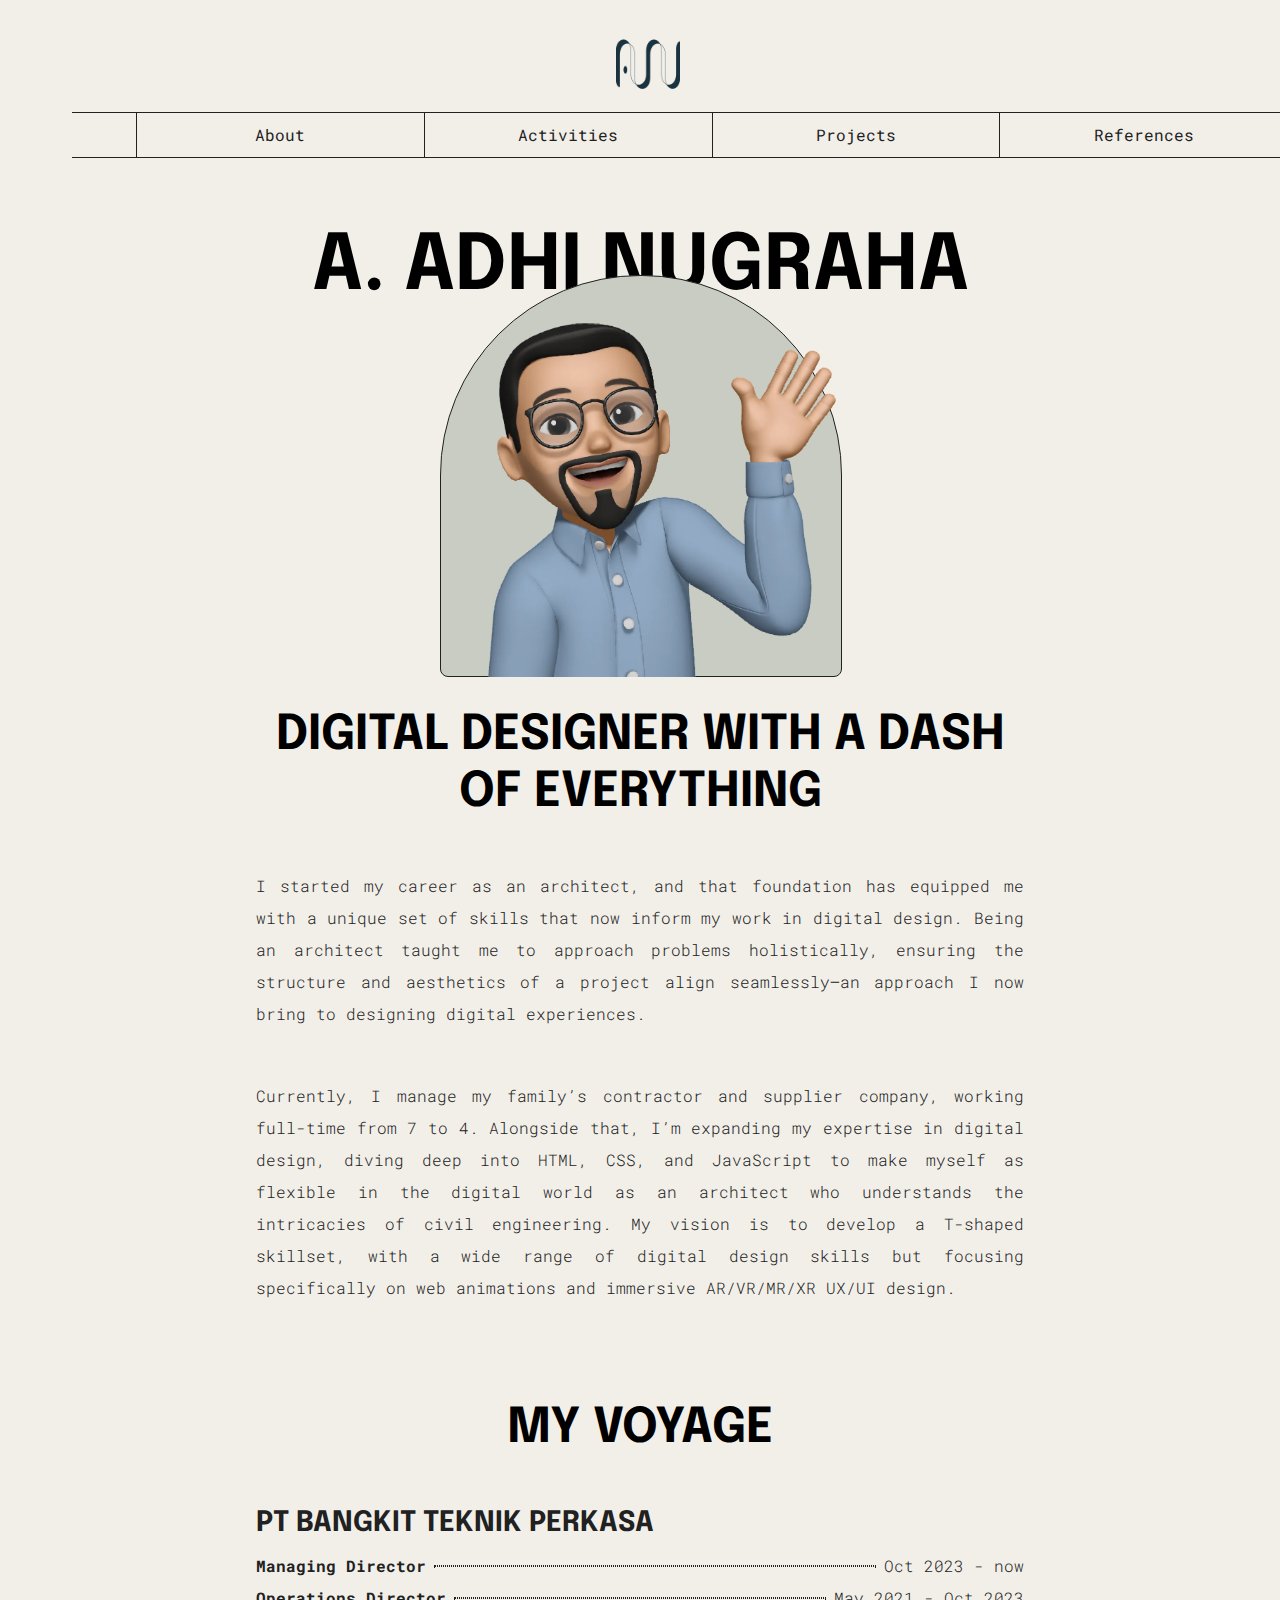
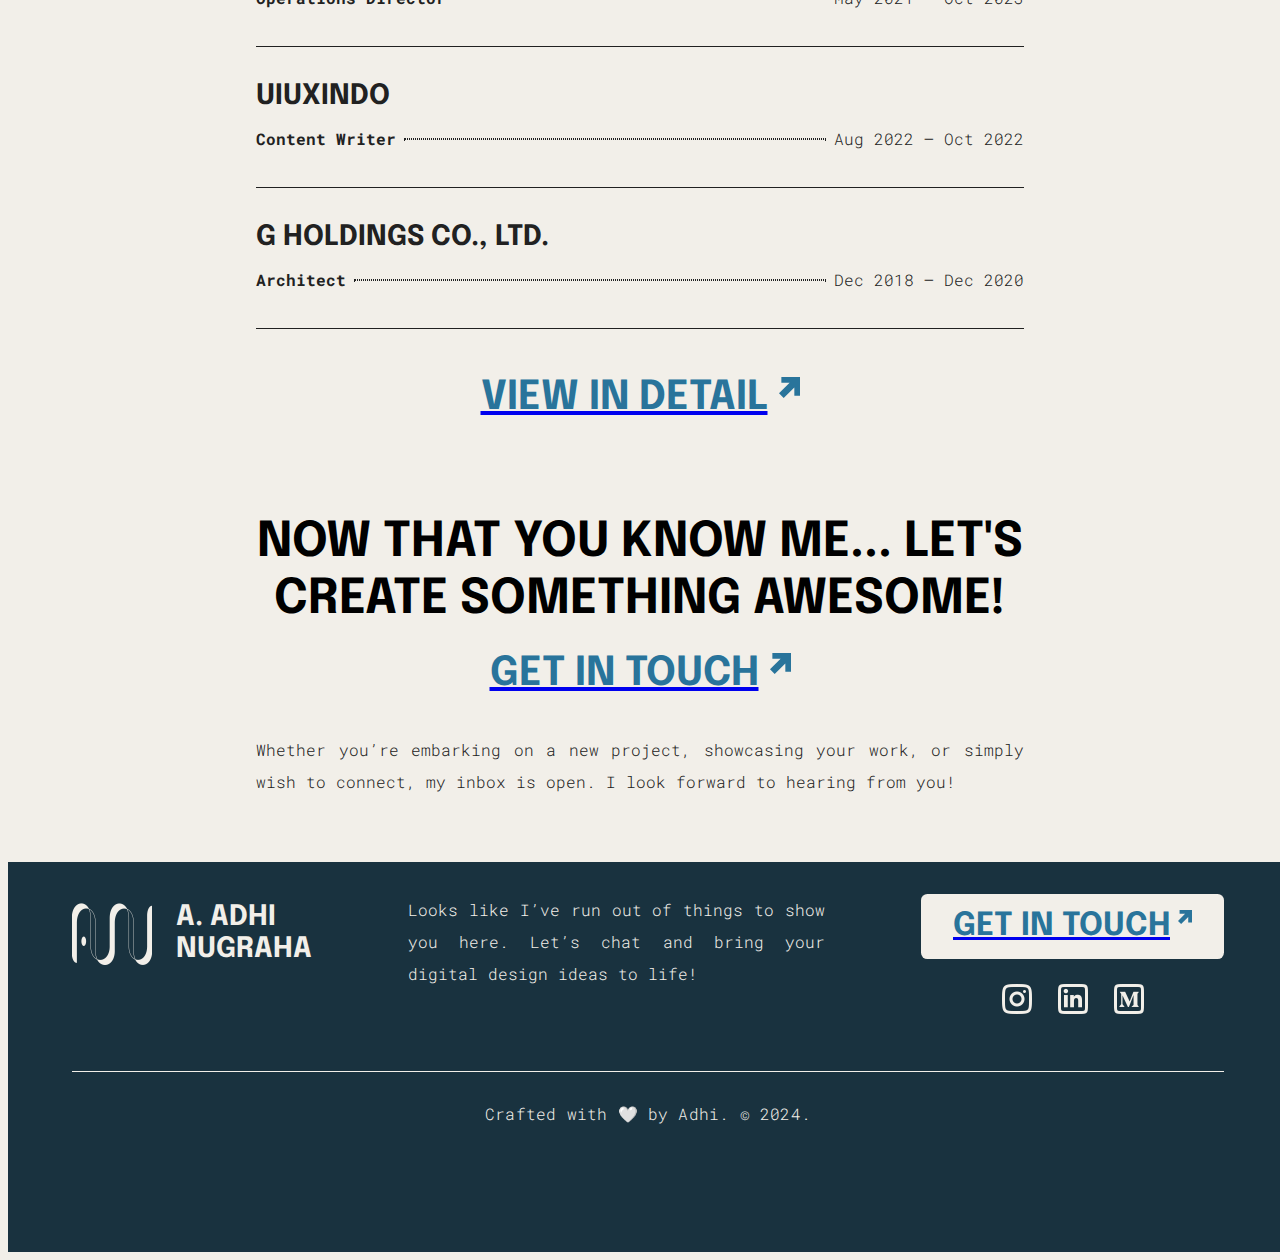
==== about.html @ 1f1297b7 "Add files via upload" ====
<!DOCTYPE html>
<html lang="en">
<head>
    <title>About</title>
    <script>
        document.addEventListener("DOMContentLoaded", function() {
            fetch('header.html')
                .then(response => response.text())
                .then(data => {
                    document.querySelector('head').innerHTML += data;
                });
        });
    </script>
</head>
<body>
    <div id="navbar"></div>
    <script>
        fetch("navbar.html")
        .then(response => response.text())
        .then(data => {
            document.getElementById("navbar").innerHTML = data;
            
            const script = document.createElement("script");
            script.src = "main-2.js";
            document.body.appendChild(script);
        });
    </script>
    <!-- End of navigation bar -->

    <header class="hero-wrapper about">
        <div id="top" class="hero-section about">
            <h1 class="hero-text profile-name">A. Adhi Nugraha</h1>
            <div class="profile-container">
                <div class="profile-background"></div>
                <img class="profile-pic" src="images/face-emoji-2.webp"/>
            </div>
        </div>
        <h2 class="tagline">Digital Designer with a Dash of Everything</h2>
    </header>
    <!-- End of the Hero Section -->

    <section class="about-paragraph-container">
        <p>
            I started my career as an architect, and that foundation has equipped me with a unique set of skills that now inform my work in digital design. Being an architect taught me to approach problems holistically, ensuring the structure and aesthetics of a project align seamlessly—an approach I now bring to designing digital experiences.
        </p>
        <br>
        <p>  
            Currently, I manage my family’s contractor and supplier company, working full-time from 7 to 4. Alongside that, I’m expanding my expertise in digital design, diving deep into HTML, CSS, and JavaScript to make myself as flexible in the digital world as an architect who understands the intricacies of civil engineering. My vision is to develop a T-shaped skillset, with a wide range of digital design skills but focusing specifically on web animations and immersive AR/VR/MR/XR UX/UI design.
        </p>
    </section>

    <section class="my-voyage">
        <h2 class="subtitle">My Voyage</h2>
        <div class="experiences-container">
            <div class="company btp">
                <h3 class="label btp">PT Bangkit Teknik Perkasa</h3>
                <div class="position-container-outer">
                    <div class="position-container">
                        <div class="position">Managing Director</div>
                        <div class="connecting-dots"></div>
                        <div class="period">Oct 2023 - now</div>
                    </div>
                    <div class="position-container">
                        <div class="position">Operations Director</div>
                        <div class="connecting-dots"></div>
                        <div class="period">May 2021 - Oct 2023</div>
                    </div>
                </div>
            </div>
            <div class="company uiuxindo">
                <h3 class="label uiuxindo">UIUXINDO</h3>
                <div class="position-container">
                    <div class="position">Content Writer</div>
                    <div class="connecting-dots"></div>
                    <div class="period">Aug 2022 – Oct 2022</div>
                </div>
            </div>
            <div class="company gholdings">
                <h3 class="label gholdings">G Holdings Co., Ltd.</h3>
                <div class="position-container">
                    <div class="position">Architect</div>
                    <div class="connecting-dots"></div>
                    <div class="period">Dec 2018 – Dec 2020</div>
                </div>
            </div>
        </div>
        <a href="https://linkedin.com/in/achmadadhinugraha" target="_blank" class="button-unfilled">
            <span class="cta-text">View in Detail</span>
            <div class="top-right-icon" alt="Icon"></div>
        </a>
    </section>

    <section class="pre-footer">
        <h2>Now that you know me... Let's create something awesome!</h2>
        <a href="mailto:adhingrha@gmail.com?subject=Inquiry from Your Website Visitor&body=Hi Adhi,%0D%0A%0D%0AI've just visited your website and I'm interested in [your work/REPUTASEE/your design philosophy/etc.]. I'd like to discuss [topic/idea/project] with you.%0D%0A%0D%0ALooking forward to hearing from you.%0D%0A%0D%0ABest,%0D%0A[Your Name]" target="_blank" class="button-unfilled">
            <span class="cta-text">Get In Touch</span>
            <div class="top-right-icon" alt="Icon"></div>
        </a>
        <p>Whether you’re embarking on a new project, showcasing your work, or simply wish to connect, my inbox is open. I look forward to hearing from you!</p>
    </section>

    <footer id="footer"></footer>
    <script>
        fetch("footer.html")
        .then(response => response.text())
        .then(data => {
            document.getElementById("footer").innerHTML = data;
            
            const script = document.createElement("script");
            script.src = "main.js";
            document.body.appendChild(script);
        });
    </script>
    <!-- End of footer -->
</body>
</html>
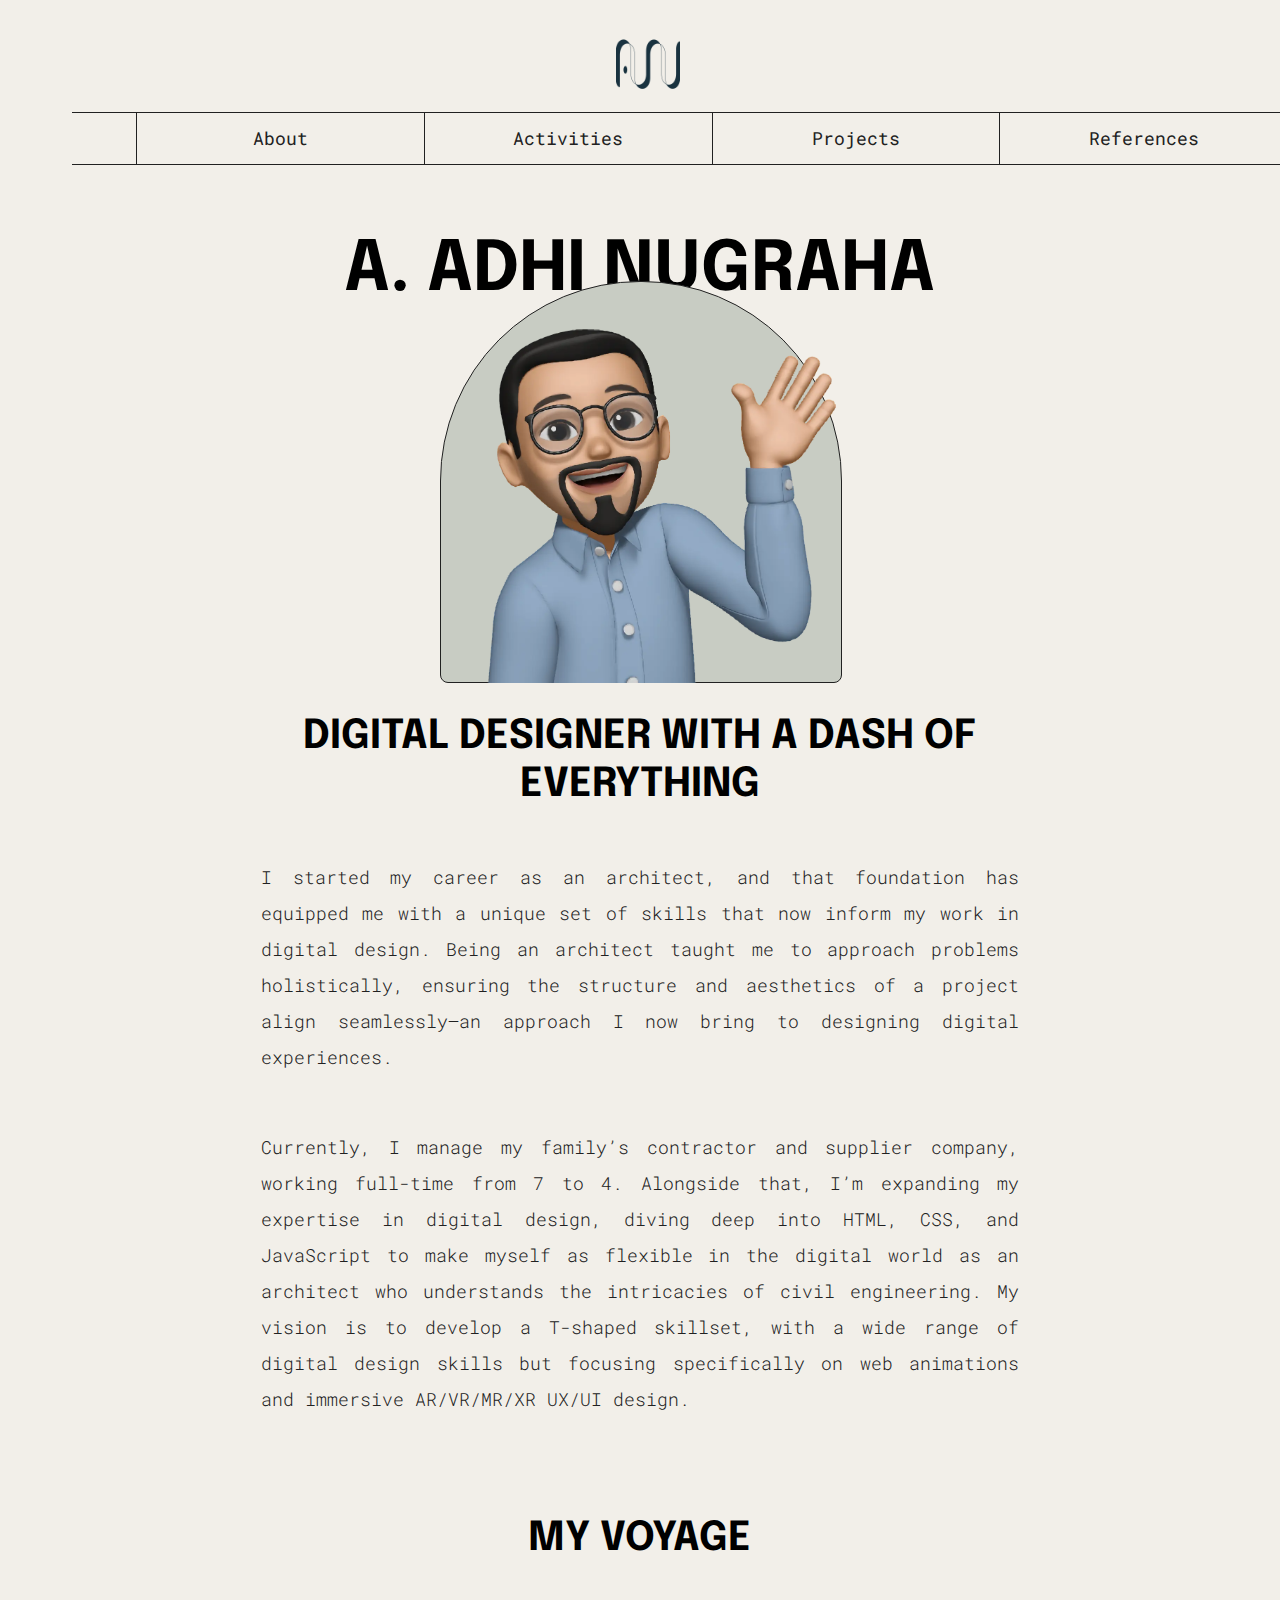
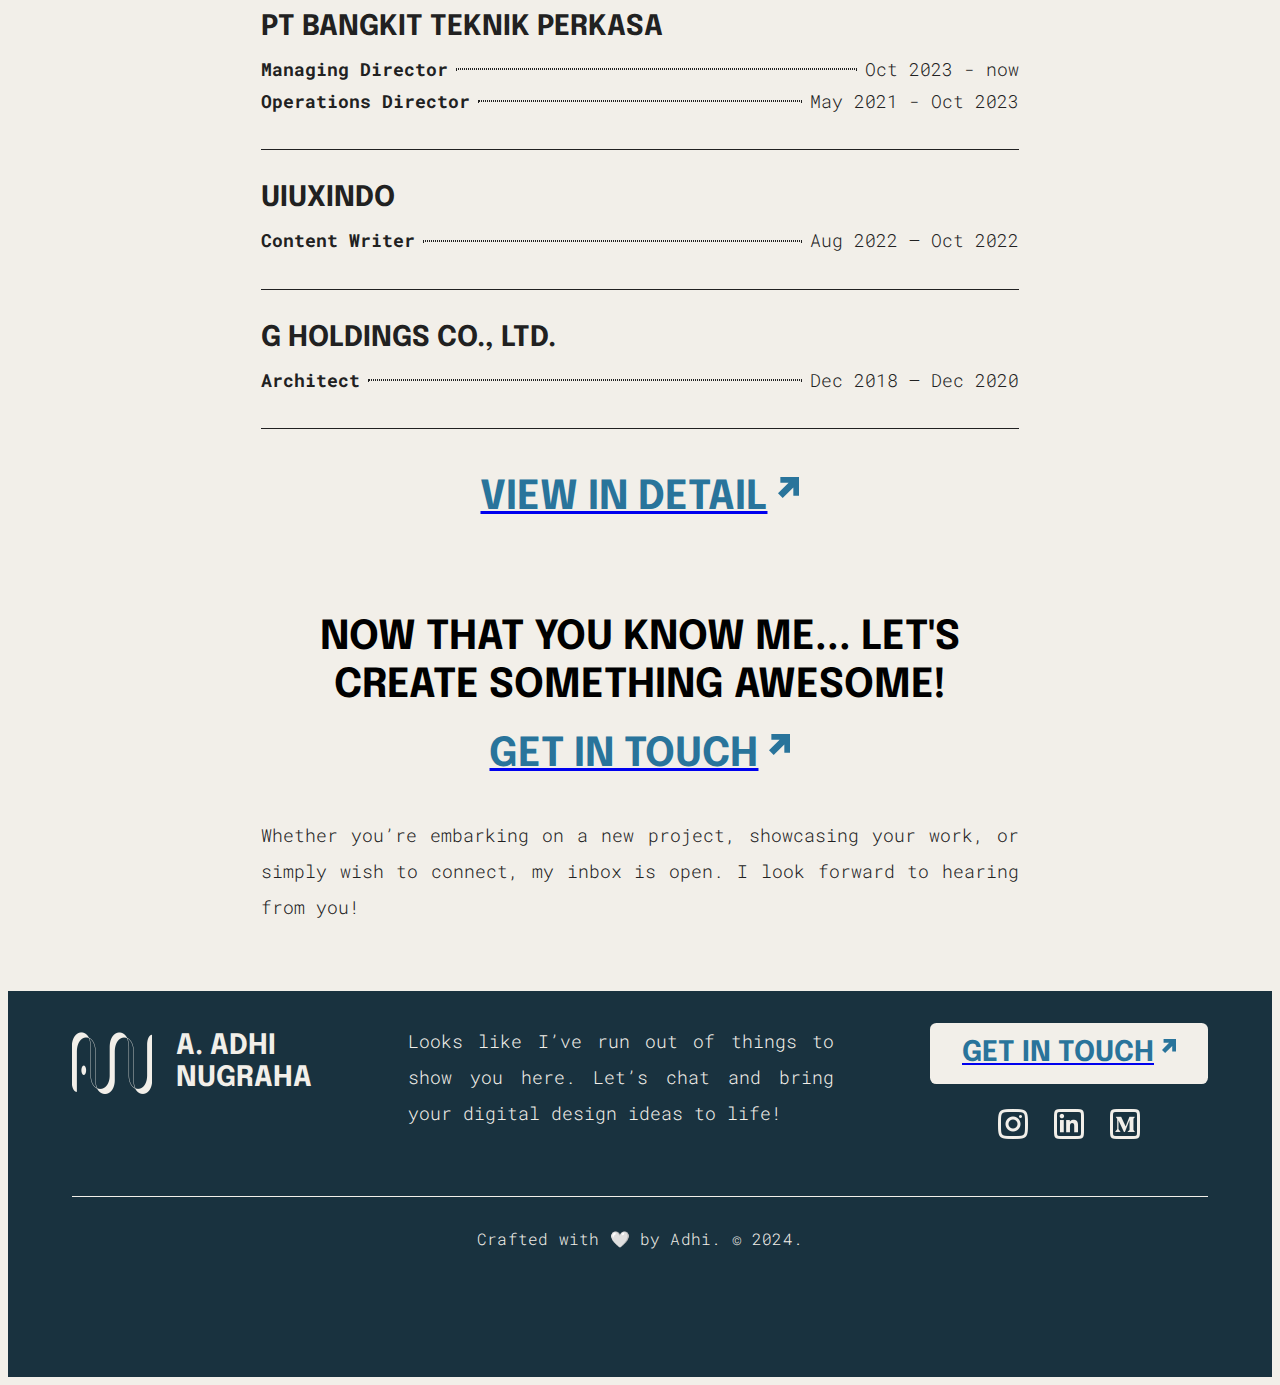
==== commit a99a4525: "Update about.html" ====
--- a/about.html
+++ b/about.html
@@ -21,7 +21,7 @@
             document.getElementById("navbar").innerHTML = data;
             
             const script = document.createElement("script");
-            script.src = "main-2.js";
+            script.src = "main.js";
             document.body.appendChild(script);
         });
     </script>
@@ -32,14 +32,14 @@
             <h1 class="hero-text profile-name">A. Adhi Nugraha</h1>
             <div class="profile-container">
                 <div class="profile-background"></div>
-                <img class="profile-pic" src="images/face-emoji-2.webp"/>
+                <img class="profile-pic" src="images/face-emoji-2.webp" alt="Profile picture of A. Adhi Nugraha">
             </div>
         </div>
         <h2 class="tagline">Digital Designer with a Dash of Everything</h2>
     </header>
     <!-- End of the Hero Section -->
 
-    <section class="about-paragraph-container">
+    <div class="about-paragraph-container">
         <p>
             I started my career as an architect, and that foundation has equipped me with a unique set of skills that now inform my work in digital design. Being an architect taught me to approach problems holistically, ensuring the structure and aesthetics of a project align seamlessly—an approach I now bring to designing digital experiences.
         </p>
@@ -47,7 +47,7 @@
         <p>  
             Currently, I manage my family’s contractor and supplier company, working full-time from 7 to 4. Alongside that, I’m expanding my expertise in digital design, diving deep into HTML, CSS, and JavaScript to make myself as flexible in the digital world as an architect who understands the intricacies of civil engineering. My vision is to develop a T-shaped skillset, with a wide range of digital design skills but focusing specifically on web animations and immersive AR/VR/MR/XR UX/UI design.
         </p>
-    </section>
+    </div>
 
     <section class="my-voyage">
         <h2 class="subtitle">My Voyage</h2>
@@ -86,15 +86,15 @@
         </div>
         <a href="https://linkedin.com/in/achmadadhinugraha" target="_blank" class="button-unfilled">
             <span class="cta-text">View in Detail</span>
-            <div class="top-right-icon" alt="Icon"></div>
+            <div class="top-right-icon"></div>
         </a>
     </section>
 
     <section class="pre-footer">
         <h2>Now that you know me... Let's create something awesome!</h2>
-        <a href="mailto:adhingrha@gmail.com?subject=Inquiry from Your Website Visitor&body=Hi Adhi,%0D%0A%0D%0AI've just visited your website and I'm interested in [your work/REPUTASEE/your design philosophy/etc.]. I'd like to discuss [topic/idea/project] with you.%0D%0A%0D%0ALooking forward to hearing from you.%0D%0A%0D%0ABest,%0D%0A[Your Name]" target="_blank" class="button-unfilled">
+        <a href="mailto:adhingrha@gmail.com?subject=Inquiry%20from%20Your%20Website%20Visitor&body=Hi%20Adhi,%0D%0A%0D%0AI've%20just%20visited%20your%20website%20and%20I'm%20interested%20in%20[your%20work/REPUTASEE/your%20design%20philosophy/etc.].%20I'd%20like%20to%20discuss%20[topic/idea/project]%20with%20you.%0D%0A%0D%0ALooking%20forward%20to%20hearing%20from%20you.%0D%0A%0D%0ABest,%0D%0A[Your%20Name]" target="_blank" class="button-unfilled">
             <span class="cta-text">Get In Touch</span>
-            <div class="top-right-icon" alt="Icon"></div>
+            <div class="top-right-icon"></div>
         </a>
         <p>Whether you’re embarking on a new project, showcasing your work, or simply wish to connect, my inbox is open. I look forward to hearing from you!</p>
     </section>
@@ -113,4 +113,4 @@
     </script>
     <!-- End of footer -->
 </body>
-</html>+</html>
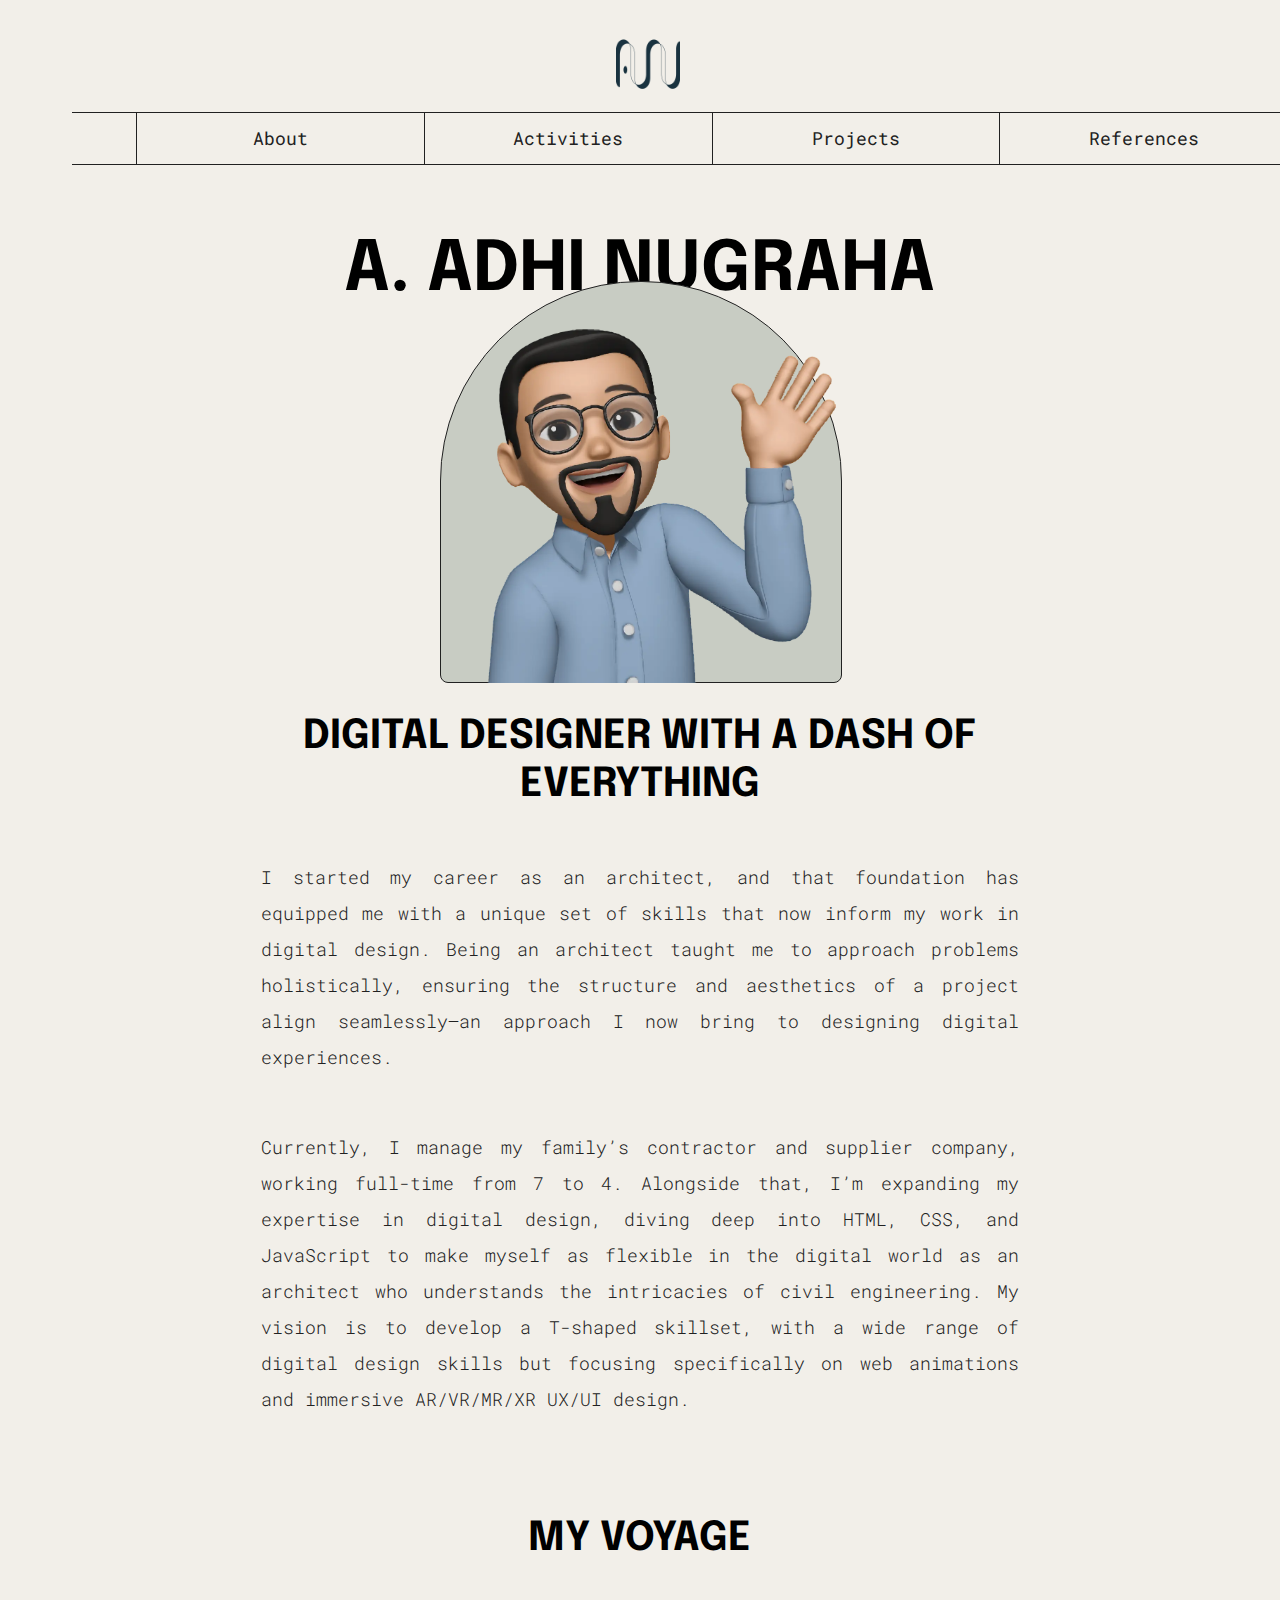
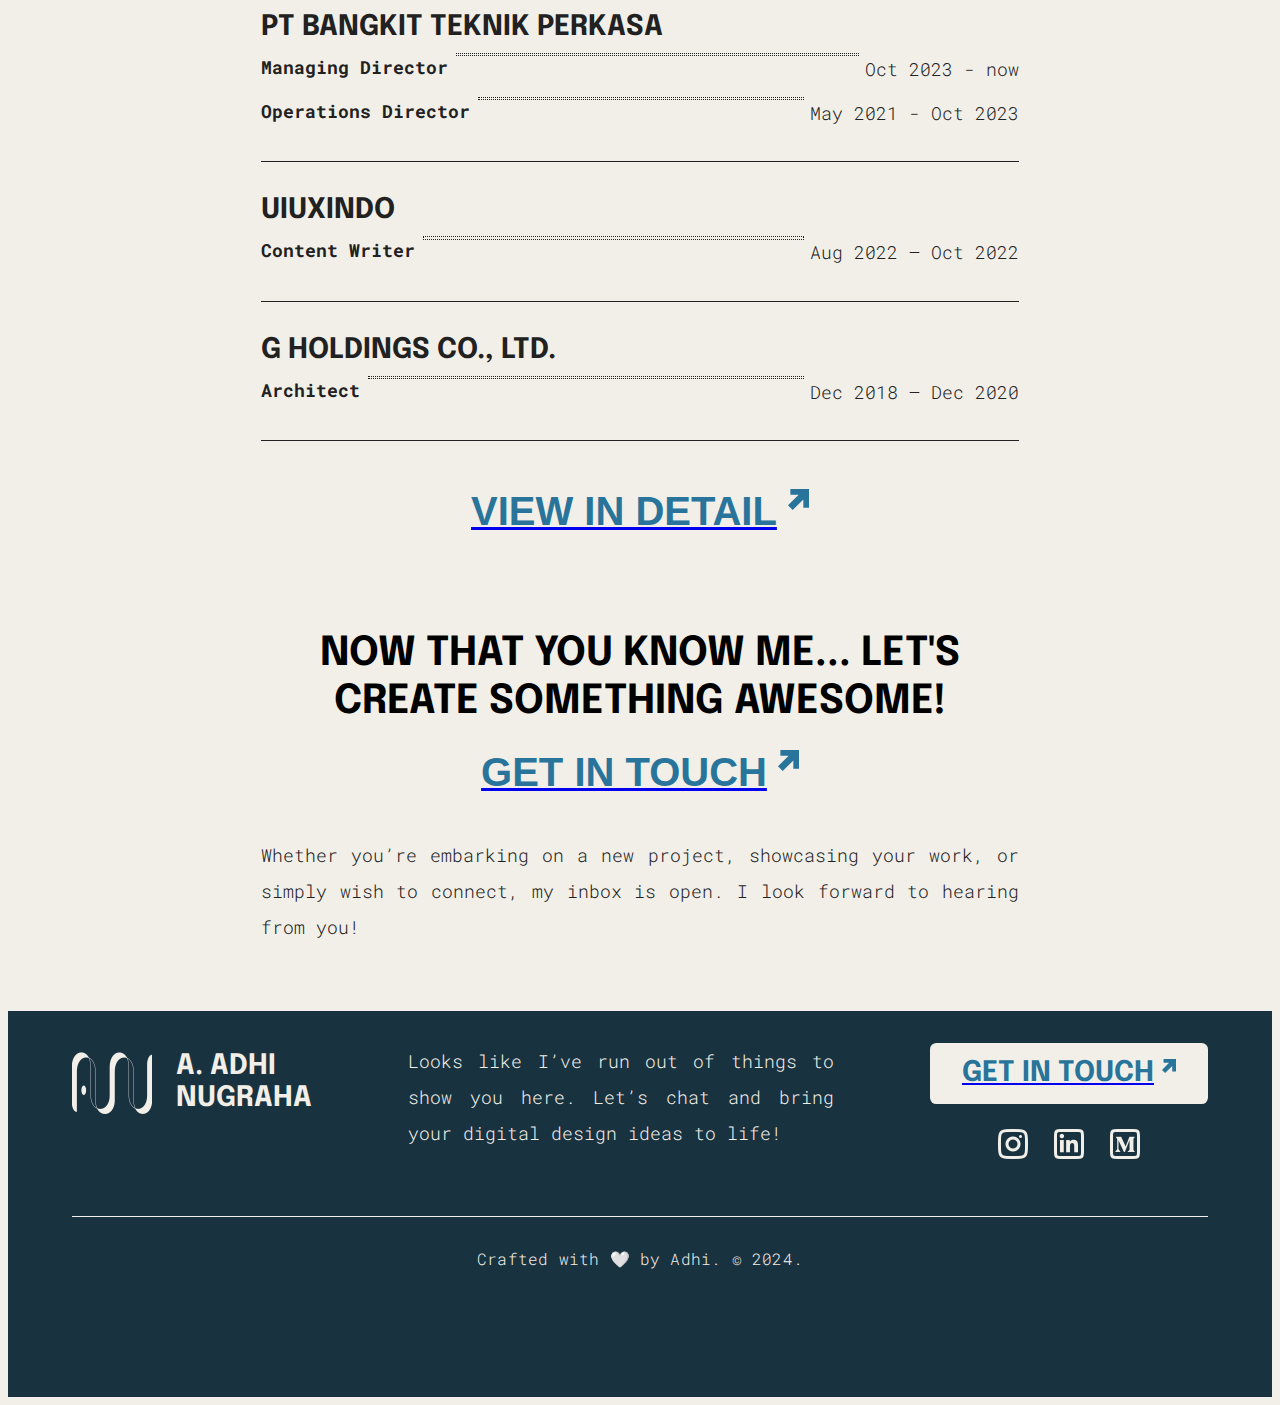
==== commit 3a2a672d: "Update about.html" ====
--- a/about.html
+++ b/about.html
@@ -57,12 +57,16 @@
                 <div class="position-container-outer">
                     <div class="position-container">
                         <div class="position">Managing Director</div>
-                        <div class="connecting-dots"></div>
+                        <div class="dot-container">
+                            <div class="connecting-dots"></div>
+                        </div>
                         <div class="period">Oct 2023 - now</div>
                     </div>
                     <div class="position-container">
                         <div class="position">Operations Director</div>
-                        <div class="connecting-dots"></div>
+                        <div class="dot-container">
+                            <div class="connecting-dots"></div>
+                        </div>
                         <div class="period">May 2021 - Oct 2023</div>
                     </div>
                 </div>
@@ -71,7 +75,9 @@
                 <h3 class="label uiuxindo">UIUXINDO</h3>
                 <div class="position-container">
                     <div class="position">Content Writer</div>
-                    <div class="connecting-dots"></div>
+                    <div class="dot-container">
+                        <div class="connecting-dots"></div>
+                    </div>
                     <div class="period">Aug 2022 – Oct 2022</div>
                 </div>
             </div>
@@ -79,7 +85,9 @@
                 <h3 class="label gholdings">G Holdings Co., Ltd.</h3>
                 <div class="position-container">
                     <div class="position">Architect</div>
-                    <div class="connecting-dots"></div>
+                    <div class="dot-container">
+                        <div class="connecting-dots"></div>
+                    </div>
                     <div class="period">Dec 2018 – Dec 2020</div>
                 </div>
             </div>
@@ -92,7 +100,7 @@
 
     <section class="pre-footer">
         <h2>Now that you know me... Let's create something awesome!</h2>
-        <a href="mailto:adhingrha@gmail.com?subject=Inquiry%20from%20Your%20Website%20Visitor&body=Hi%20Adhi,%0D%0A%0D%0AI've%20just%20visited%20your%20website%20and%20I'm%20interested%20in%20[your%20work/REPUTASEE/your%20design%20philosophy/etc.].%20I'd%20like%20to%20discuss%20[topic/idea/project]%20with%20you.%0D%0A%0D%0ALooking%20forward%20to%20hearing%20from%20you.%0D%0A%0D%0ABest,%0D%0A[Your%20Name]" target="_blank" class="button-unfilled">
+        <a href="mailto:adhingrha@gmail.com?subject=Inquiry%20from%20Your%20Website%20Visitor&body=Hi%20Adhi,%0D%0A%0D%0AI've%20just%20visited%20your%20website%20and%20I'm%20interested%20in%20%5Byour%20work/REPUTASEE/your%20design%20philosophy/etc.%5D.%20I'd%20like%20to%20discuss%20%5Btopic/idea/project%5D%20with%20you.%0D%0A%0D%0ALooking%20forward%20to%20hearing%20from%20you.%0D%0A%0D%0ABest,%0D%0A%5BYour%20Name%5D" target="_blank" class="button-unfilled">
             <span class="cta-text">Get In Touch</span>
             <div class="top-right-icon"></div>
         </a>
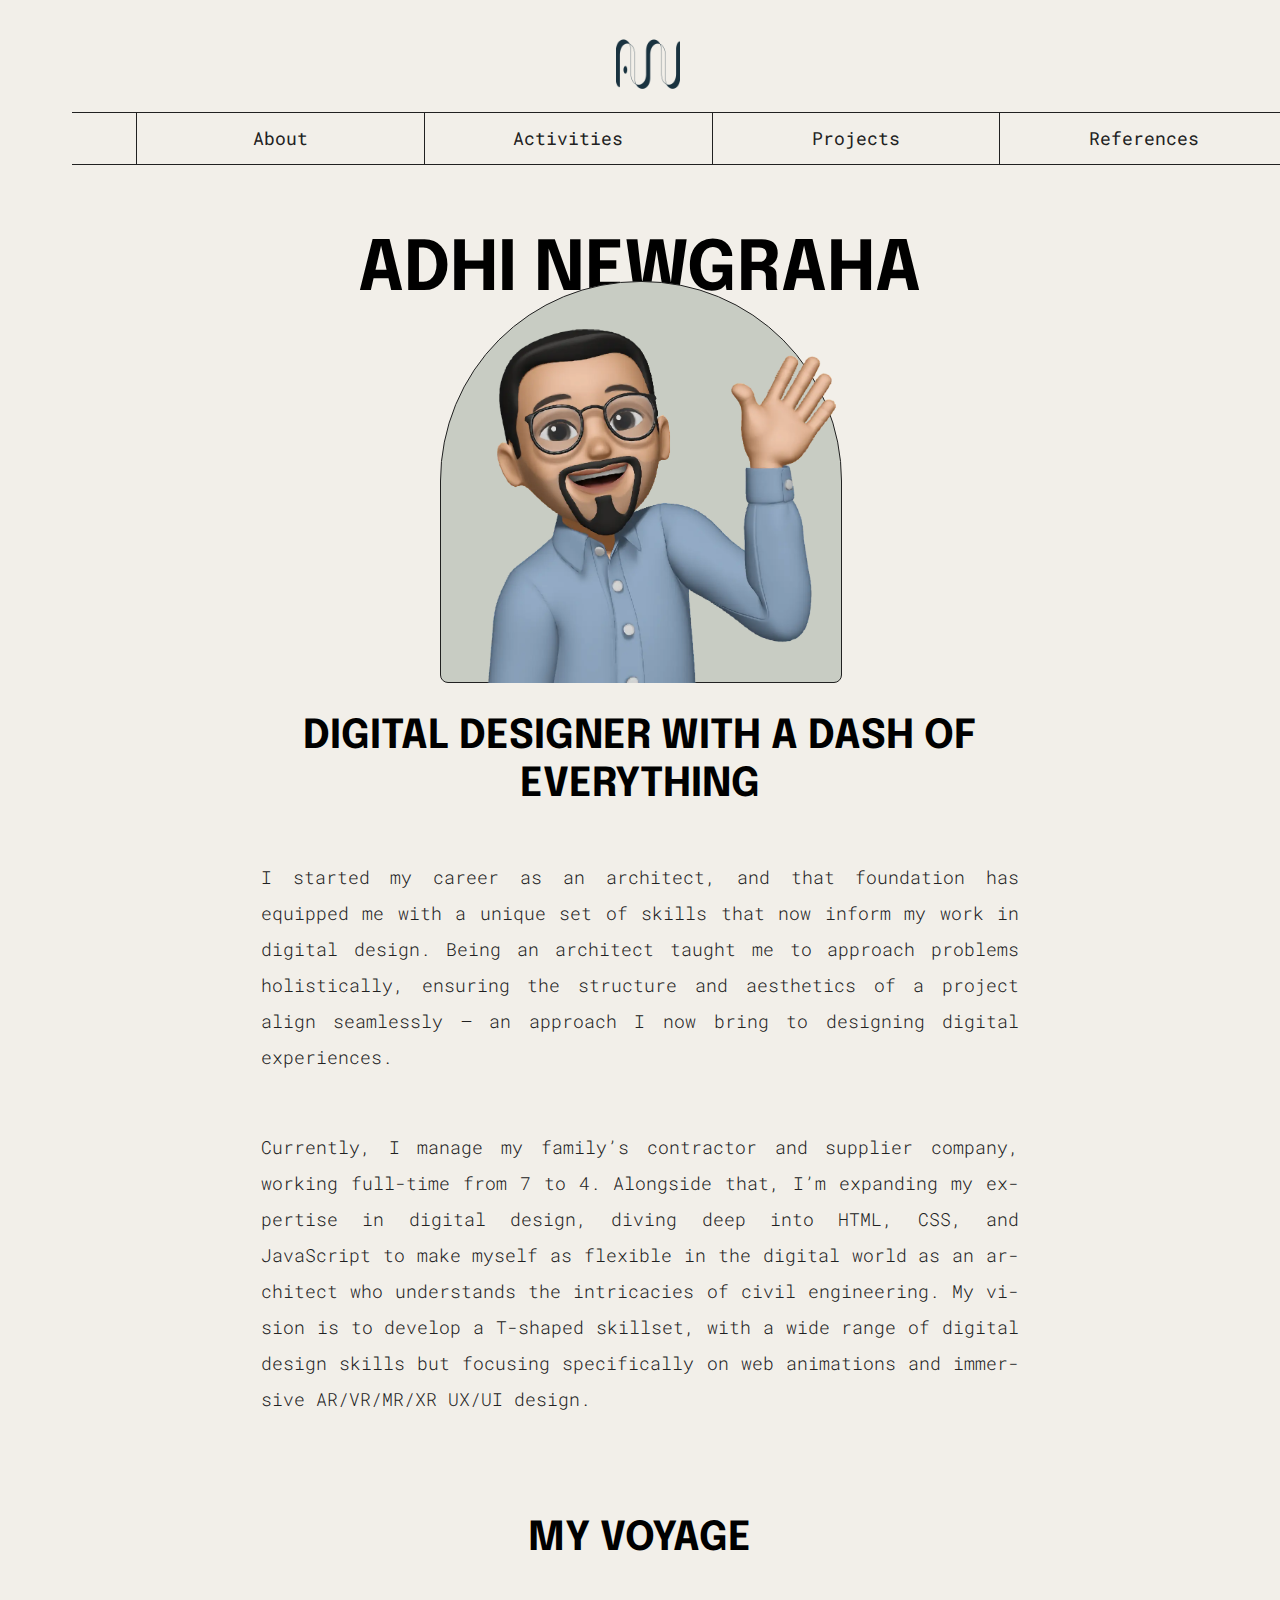
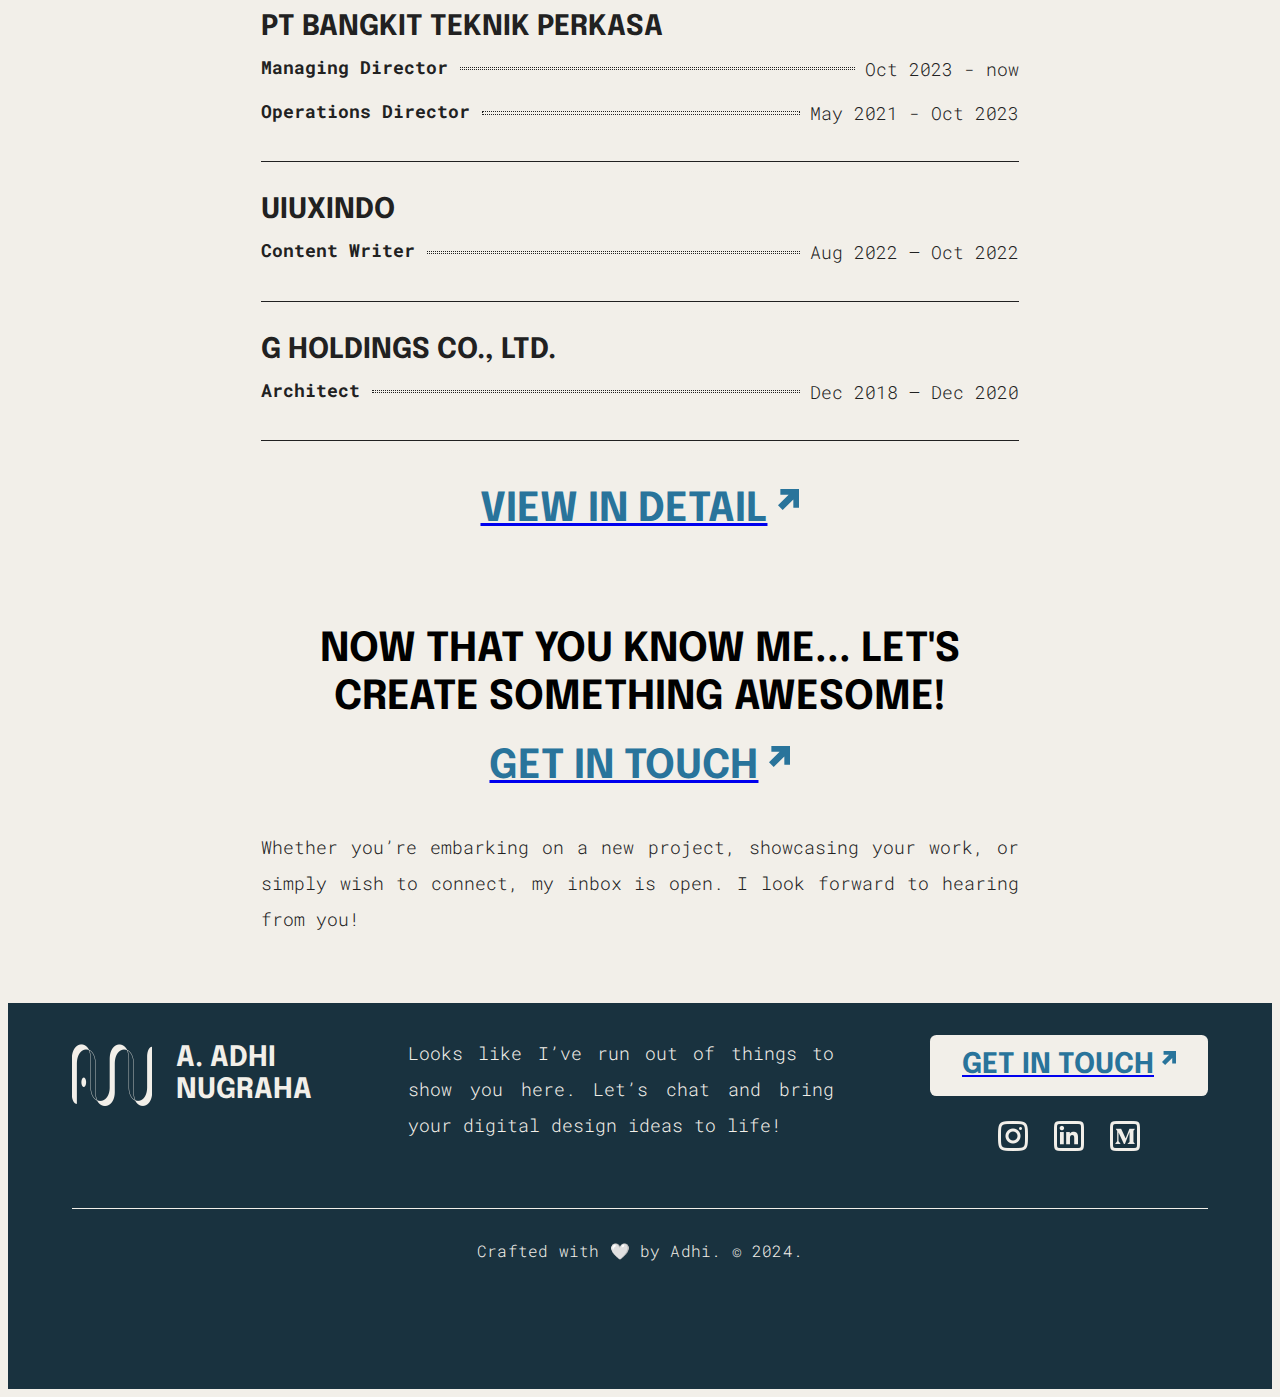
==== commit f95513c2: "Changing my usernames" ====
--- a/about.html
+++ b/about.html
@@ -29,10 +29,10 @@
 
     <header class="hero-wrapper about">
         <div id="top" class="hero-section about">
-            <h1 class="hero-text profile-name">A. Adhi Nugraha</h1>
+            <h1 class="hero-text profile-name">Adhi Newgraha</h1>
             <div class="profile-container">
                 <div class="profile-background"></div>
-                <img class="profile-pic" src="images/face-emoji-2.webp" alt="Profile picture of A. Adhi Nugraha">
+                <img class="profile-pic" src="images/face-emoji-2.webp" alt="Profile picture of Adhi Newgraha">
             </div>
         </div>
         <h2 class="tagline">Digital Designer with a Dash of Everything</h2>
@@ -41,7 +41,7 @@
 
     <div class="about-paragraph-container">
         <p>
-            I started my career as an architect, and that foundation has equipped me with a unique set of skills that now inform my work in digital design. Being an architect taught me to approach problems holistically, ensuring the structure and aesthetics of a project align seamlessly—an approach I now bring to designing digital experiences.
+            I started my career as an architect, and that foundation has equipped me with a unique set of skills that now inform my work in digital design. Being an architect taught me to approach problems holistically, ensuring the structure and aesthetics of a project align seamlessly — an approach I now bring to designing digital experiences.
         </p>
         <br>
         <p>  
